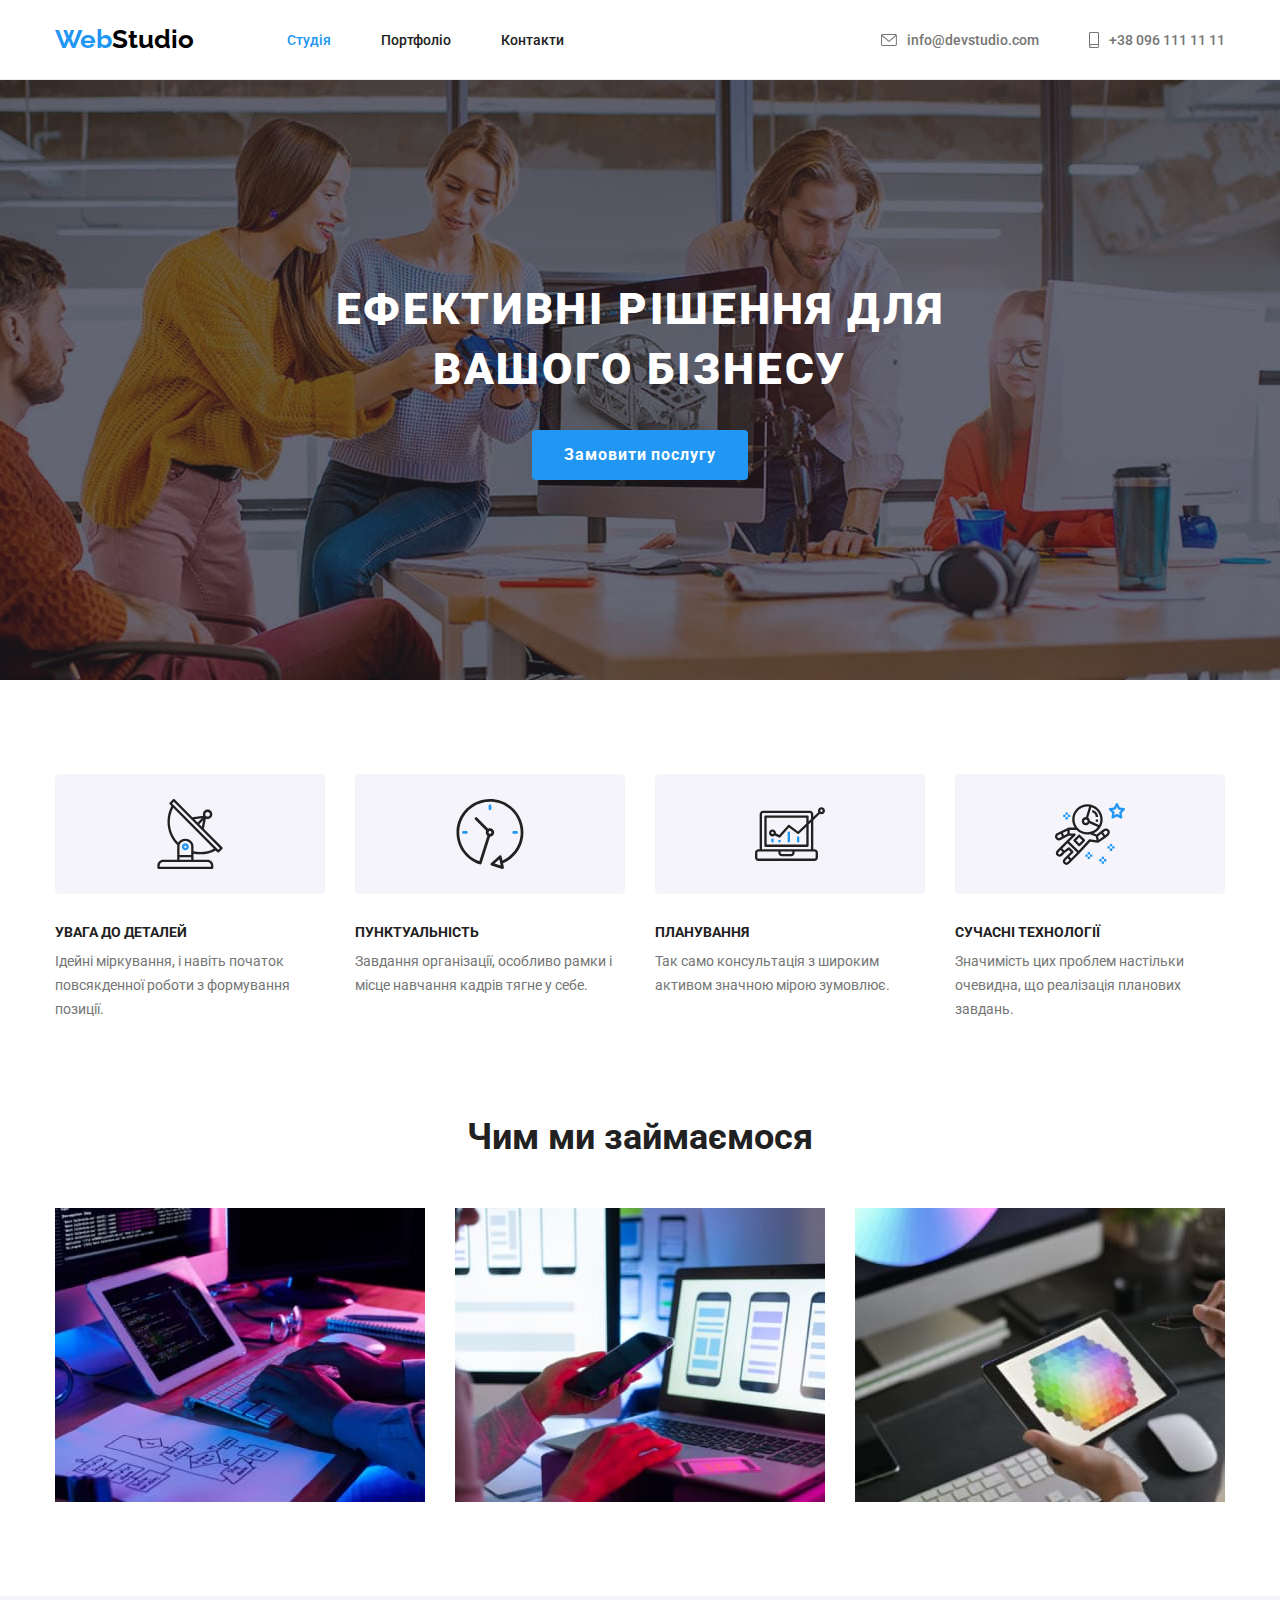
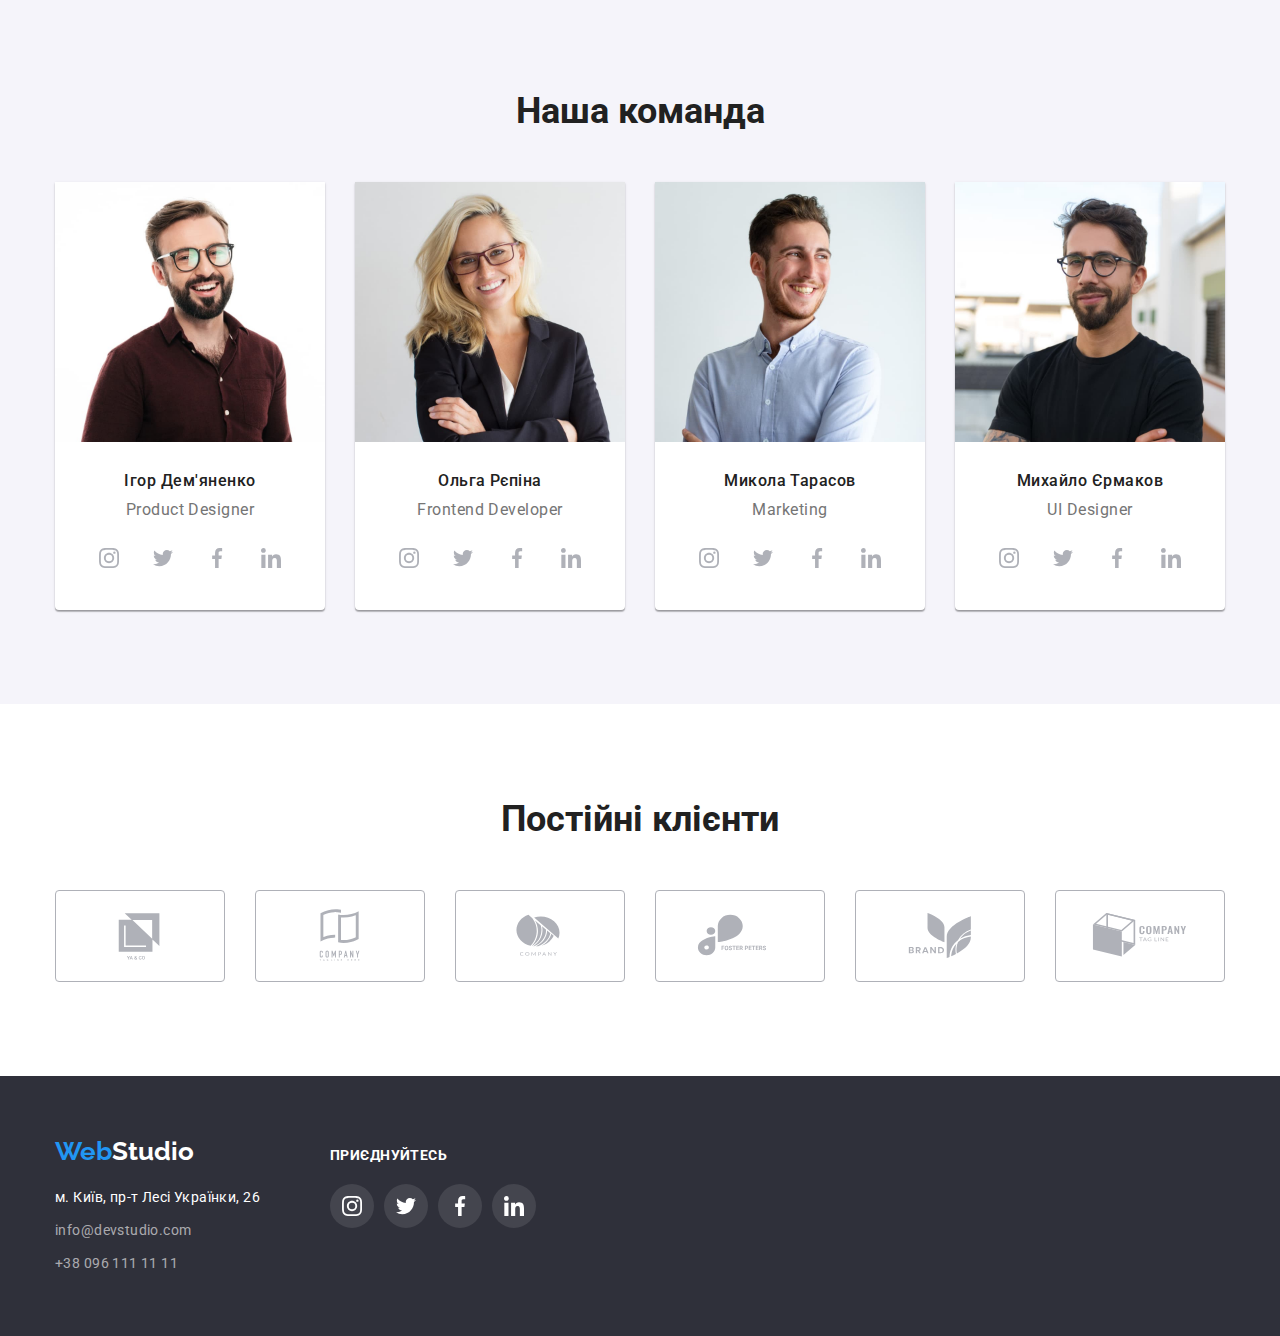
==== index.html @ 3c366029 "clone previous HW" ====
<!DOCTYPE html>
<html lang="en">
  <head>
    <meta charset="UTF-8" />
    <meta http-equiv="X-UA-Compatible" content="IE=edge" />
    <meta name="viewport" content="width=device-width, initial-scale=1.0" />
    <title>WebStudio</title>
    <link rel="preconnect" href="https://fonts.googleapis.com" />
    <link rel="preconnect" href="https://fonts.gstatic.com" crossorigin />
    <link
      href="https://fonts.googleapis.com/css2?family=Raleway:wght@700&family=Roboto:wght@400;500;700;900&display=swap"
      rel="stylesheet"
    />
    <link
      rel="stylesheet"
      href="https://cdnjs.cloudflare.com/ajax/libs/modern-normalize/1.1.0/modern-normalize.min.css"
      integrity="sha512-wpPYUAdjBVSE4KJnH1VR1HeZfpl1ub8YT/NKx4PuQ5NmX2tKuGu6U/JRp5y+Y8XG2tV+wKQpNHVUX03MfMFn9Q=="
      crossorigin="anonymous"
      referrerpolicy="no-referrer"
    />
    <link rel="stylesheet" href="./css/styles.css" />
  </head>
  <body>
    <header class="header">
      <div class="container header-container">
        <a class="header-logo" href="./index.html"
          ><span class="header-web">Web</span>Studio</a
        >
        <nav class="header-nav">
          <ul class="header-nav-list">
            <li>
              <a class="current header-nav-link" href="./index.html">Студія</a>
            </li>
            <li>
              <a class="header-nav-link" href="./portfolio.html">Портфоліо</a>
            </li>
            <li><a class="header-nav-link" href="#">Контакти</a></li>
          </ul>
        </nav>
        <ul class="header-contacts-list">
          <li class="header-contacts-item">
            <a class="header-contacts-link" href="mailto:info@devstudio.com">
              <svg class="header-mail-icon" width="16" height="12">
                <use href="./images/icons.svg#icon-envelope"></use>
              </svg>
              info@devstudio.com
            </a>
          </li>
          <li class="header-contacts-item">
            <a class="header-contacts-link" href="tel:+380961111111">
              <svg class="header-phone-icon" width="10" height="16">
                <use href="./images/icons.svg#icon-smartphone"></use>
              </svg>
              +38 096 111 11 11
            </a>
          </li>
        </ul>
      </div>
    </header>
    <main class="main">
      <section class="hero section">
        <div class="container">
          <h1 class="hero-title">
            Ефективні рішення для <br />
            вашого бізнесу
          </h1>
          <button class="hero-btn" type="button">Замовити послугу</button>
        </div>
      </section>
      <section class="section">
        <div class="container">
          <h2 class="visually-hidden main-headers">Наші переваги</h2>
          <ul class="our-advantages">
            <li class="our-advantages-item">
              <div class="advantages-card">
                <svg class="advantages-icon" width="70" height="70">
                  <use href="./images/icons.svg#icon-antenna"></use>
                </svg>
              </div>
              <h3 class="advantages-title">УВАГА ДО ДЕТАЛЕЙ</h3>
              <p class="advantages-text">
                Ідейні міркування, і навіть початок повсякденної роботи з
                формування позиції.
              </p>
            </li>
            <li class="our-advantages-item">
              <div class="advantages-card">
                <svg class="advantages-icon" width="70" height="70">
                  <use href="./images/icons.svg#icon-clock"></use>
                </svg>
              </div>
              <h3 class="advantages-title">ПУНКТУАЛЬНІСТЬ</h3>
              <p class="advantages-text">
                Завдання організації, особливо рамки і місце навчання кадрів
                тягне у себе.
              </p>
            </li>
            <li class="our-advantages-item">
              <div class="advantages-card">
                <svg class="advantages-icon" width="70" height="70">
                  <use href="./images/icons.svg#icon-diagram"></use>
                </svg>
              </div>
              <h3 class="advantages-title">ПЛАНУВАННЯ</h3>
              <p class="advantages-text">
                Так само консультація з широким активом значною мірою зумовлює.
              </p>
            </li>
            <li class="our-advantages-item">
              <div class="advantages-card">
                <svg class="advantages-icon" width="70" height="70">
                  <use href="./images/icons.svg#icon-astronaut"></use>
                </svg>
              </div>
              <h3 class="advantages-title">СУЧАСНІ ТЕХНОЛОГІЇ</h3>
              <p class="advantages-text">
                Значимість цих проблем настільки очевидна, що реалізація
                планових завдань.
              </p>
            </li>
          </ul>
        </div>
      </section>
      <section class="section section-projects">
        <div class="container">
          <h2 class="main-headers">Чим ми займаємося</h2>
          <ul class="our-projects">
            <li class="our-projects-item">
              <img
                src="./images/desktop.jpg"
                width="370"
                height="294"
                alt="desktop applications"
              />
            </li>
            <li class="our-projects-item">
              <img
                src="./images/mobile.jpg"
                width="370"
                height="294"
                alt="mobile applications"
              />
            </li>
            <li class="our-projects-item">
              <img
                src="./images/tablet.jpg"
                width="370"
                height="294"
                alt="tablet applications"
              />
            </li>
          </ul>
        </div>
      </section>
      <section class="section our-team">
        <div class="container">
          <h2 class="main-headers">Наша команда</h2>
          <ul class="our-team-list">
            <li class="our-team-item">
              <img
                src="./images/prod-designer.jpg"
                width="270"
                height="260"
                alt="product designer"
              />
              <div class="team-text-wrap">
                <h3 class="team-employee"><p>Ігор Дем'яненко</p></h3>
                <p class="employee-position">Product Designer</p>
                <ul class="employee-soc-list">
                  <li class="employee-soc-item">
                    <a class="employee-soc-link" href="#" target="_blank">
                      <svg class="employee-soc-icon" width="20" height="20">
                        <use href="./images/icons.svg#icon-instagram"></use>
                      </svg>
                    </a>
                  </li>
                  <li class="employee-soc-item">
                    <a class="employee-soc-link" href="#" target="_blank">
                      <svg class="employee-soc-icon" width="20" height="20">
                        <use href="./images/icons.svg#icon-twitter"></use>
                      </svg>
                    </a>
                  </li>
                  <li class="employee-soc-item">
                    <a class="employee-soc-link" href="#" target="_blank">
                      <svg class="employee-soc-icon" width="20" height="20">
                        <use href="./images/icons.svg#icon-facebook"></use>
                      </svg>
                    </a>
                  </li>
                  <li class="employee-soc-item">
                    <a class="employee-soc-link" href="#" target="_blank">
                      <svg class="employee-soc-icon" width="20" height="20">
                        <use href="./images/icons.svg#icon-linkedin"></use>
                      </svg>
                    </a>
                  </li>
                </ul>
              </div>
            </li>
            <li class="our-team-item">
              <img
                src="./images/developer.jpg"
                width="270"
                height="260"
                alt="frontend developer"
              />
              <div class="team-text-wrap">
                <h3 class="team-employee"><p>Ольга Рєпіна</p></h3>
                <p class="employee-position">Frontend Developer</p>
                <ul class="employee-soc-list">
                  <li class="employee-soc-item">
                    <a class="employee-soc-link" href="#" target="_blank">
                      <svg class="employee-soc-icon" width="20" height="20">
                        <use href="./images/icons.svg#icon-instagram"></use>
                      </svg>
                    </a>
                  </li>
                  <li class="employee-soc-item">
                    <a class="employee-soc-link" href="#" target="_blank">
                      <svg class="employee-soc-icon" width="20" height="20">
                        <use href="./images/icons.svg#icon-twitter"></use>
                      </svg>
                    </a>
                  </li>
                  <li class="employee-soc-item">
                    <a class="employee-soc-link" href="#" target="_blank">
                      <svg class="employee-soc-icon" width="20" height="20">
                        <use href="./images/icons.svg#icon-facebook"></use>
                      </svg>
                    </a>
                  </li>
                  <li class="employee-soc-item">
                    <a class="employee-soc-link" href="#" target="_blank">
                      <svg class="employee-soc-icon" width="20" height="20">
                        <use href="./images/icons.svg#icon-linkedin"></use>
                      </svg>
                    </a>
                  </li>
                </ul>
              </div>
            </li>
            <li class="our-team-item">
              <img
                src="./images/marketing.jpg"
                width="270"
                height="260"
                alt="marketing"
              />
              <div class="team-text-wrap">
                <h3 class="team-employee"><p>Микола Тарасов</p></h3>
                <p class="employee-position">Marketing</p>
                <ul class="employee-soc-list">
                  <li class="employee-soc-item">
                    <a class="employee-soc-link" href="#" target="_blank">
                      <svg class="employee-soc-icon" width="20" height="20">
                        <use href="./images/icons.svg#icon-instagram"></use>
                      </svg>
                    </a>
                  </li>
                  <li class="employee-soc-item">
                    <a class="employee-soc-link" href="#" target="_blank">
                      <svg class="employee-soc-icon" width="20" height="20">
                        <use href="./images/icons.svg#icon-twitter"></use>
                      </svg>
                    </a>
                  </li>
                  <li class="employee-soc-item">
                    <a class="employee-soc-link" href="#" target="_blank">
                      <svg class="employee-soc-icon" width="20" height="20">
                        <use href="./images/icons.svg#icon-facebook"></use>
                      </svg>
                    </a>
                  </li>
                  <li class="employee-soc-item">
                    <a class="employee-soc-link" href="#" target="_blank">
                      <svg class="employee-soc-icon" width="20" height="20">
                        <use href="./images/icons.svg#icon-linkedin"></use>
                      </svg>
                    </a>
                  </li>
                </ul>
              </div>
            </li>
            <li class="our-team-item">
              <img
                src="./images/ui-designer.jpg"
                width="270"
                height="260"
                alt="ui designer"
              />
              <div class="team-text-wrap">
                <h3 class="team-employee"><p>Михайло Єрмаков</p></h3>
                <p class="employee-position">UI Designer</p>
                <ul class="employee-soc-list">
                  <li class="employee-soc-item">
                    <a class="employee-soc-link" href="#" target="_blank">
                      <svg class="employee-soc-icon" width="20" height="20">
                        <use href="./images/icons.svg#icon-instagram"></use>
                      </svg>
                    </a>
                  </li>
                  <li class="employee-soc-item">
                    <a class="employee-soc-link" href="#" target="_blank">
                      <svg class="employee-soc-icon" width="20" height="20">
                        <use href="./images/icons.svg#icon-twitter"></use>
                      </svg>
                    </a>
                  </li>
                  <li class="employee-soc-item">
                    <a class="employee-soc-link" href="#" target="_blank">
                      <svg class="employee-soc-icon" width="20" height="20">
                        <use href="./images/icons.svg#icon-facebook"></use>
                      </svg>
                    </a>
                  </li>
                  <li class="employee-soc-item">
                    <a class="employee-soc-link" href="#" target="_blank">
                      <svg class="employee-soc-icon" width="20" height="20">
                        <use href="./images/icons.svg#icon-linkedin"></use>
                      </svg>
                    </a>
                  </li>
                </ul>
              </div>
            </li>
          </ul>
        </div>
      </section>

      <section class="section">
        <div class="container">
          <h2 class="main-headers">Постійні клієнти</h2>
          <ul class="our-clients-list">
            <li class="our-clients-item">
              <a class="our-clients-link" href="#">
                <svg class="our-clients-icon" width="106" height="60">
                  <use href="./images/icons.svg#icon-logo1"></use></svg
              ></a>
            </li>
            <li class="our-clients-item">
              <a class="our-clients-link" href="#">
                <svg class="our-clients-icon" width="106" height="60">
                  <use href="./images/icons.svg#icon-logo2"></use></svg
              ></a>
            </li>
            <li class="our-clients-item">
              <a class="our-clients-link" href="#">
                <svg class="our-clients-icon" width="106" height="60">
                  <use href="./images/icons.svg#icon-logo3"></use></svg
              ></a>
            </li>
            <li class="our-clients-item">
              <a class="our-clients-link" href="#">
                <svg class="our-clients-icon" width="106" height="60">
                  <use href="./images/icons.svg#icon-logo4"></use></svg
              ></a>
            </li>
            <li class="our-clients-item">
              <a class="our-clients-link" href="#">
                <svg class="our-clients-icon" width="106" height="60">
                  <use href="./images/icons.svg#icon-logo5"></use></svg
              ></a>
            </li>
            <li class="our-clients-item">
              <a class="our-clients-link" href="#">
                <svg class="our-clients-icon" width="106" height="60">
                  <use href="./images/icons.svg#icon-logo6"></use></svg
              ></a>
            </li>
          </ul>
        </div>
      </section>
    </main>
    <footer class="footer">
      <div class="container footer-info">
        <div class="footer-logo-contacts">
          <a class="footer-logo-link" href="./index.html"
            ><span class="footer-web">Web</span>Studio</a
          >
          <address>
            <ul class="footer-list">
              <li class="footer-list-item">
                <a
                  class="footer-address-link"
                  href="https://goo.gl/maps/oTCxZW5Ht5nhdGdL8"
                  target="_blank"
                  rel="noopener noreferrer"
                  >м. Київ, пр-т Лесі Українки, 26</a
                >
              </li>
              <li class="footer-list-item">
                <a class="footer-contacts" href="mailto:info@devstudio.com"
                  >info@devstudio.com</a
                >
              </li>
              <li class="footer-list-item">
                <a class="footer-contacts" href="tel:+380961111111"
                  >+38 096 111 11 11</a
                >
              </li>
            </ul>
          </address>
        </div>
        <div class="footer-soc-links">
          <p class="join-to-us">приєднуйтесь</p>
          <ul class="join-soc-list">
            <li class="join-soc-item">
              <a class="join-soc-link" href="#" target="_blank">
                <svg class="join-soc-icon" width="20" height="20">
                  <use href="./images/icons.svg#icon-instagram"></use>
                </svg>
              </a>
            </li>
            <li class="join-soc-item">
              <a class="join-soc-link" href="#" target="_blank">
                <svg class="join-soc-icon" width="20" height="20">
                  <use href="./images/icons.svg#icon-twitter"></use>
                </svg>
              </a>
            </li>
            <li class="join-soc-item">
              <a class="join-soc-link" href="#" target="_blank">
                <svg class="join-soc-icon" width="20" height="20">
                  <use href="./images/icons.svg#icon-facebook"></use>
                </svg>
              </a>
            </li>
            <li class="join-soc-item">
              <a class="join-soc-link" href="#" target="_blank">
                <svg class="join-soc-icon" width="20" height="20">
                  <use href="./images/icons.svg#icon-linkedin"></use>
                </svg>
              </a>
            </li>
          </ul>
        </div>
      </div>
    </footer>
  </body>
</html>
---- css/styles.css ----
/*----------------------------------------------------------------- COMMON------------------------------------------------------------------------ */


* {
  margin: 0;
  padding: 0;
  list-style: none;
  box-sizing: border-box;
}

:root {
  --black-color: #212121;
  --dark-text-color:#000000;
  --white-text-color: #FFFFFF;
  --blue-color: #2196F3;
  --grey-color: #757575;
  --background-dark-color: #2F303A;
  --background-white-color: rgb(100%, 100%, 100%, 60%);
  --background-light-color: #F5F4FA;
  --button-active-color: #188CE8;
  --line-color: #ECECEC;
  --hero-bg-color: #C4C4C4;
  --icon-grey-color: #AFB1B8;
  --gradient: linear-gradient(rgba(47, 48, 58, 0.4), rgba(47, 48, 58, 0.4));
  --white-transparent-color: rgba(255, 255, 255, 0.1);
}

h1,
h2,
h3,
h4,
h5,
h6,
p {
  margin: 0;
}

ul {
  list-style: none;
  margin: 0;
  padding: 0;
}

button {
  cursor: pointer;
}

address {
  font-style: normal;
}

img {
  display: block;
  max-width: 100%;
  height: auto;
}

body {
  font-family: 'Roboto', sans-serif;
  color: var(--black-color);
  display: block;
  margin: 0 auto;
}


/*----------------------------------------------------------------- CONTAINERS------------------------------------------------------------------------ */


.container {
  width: 1200px;
  padding-left: 15px;
  padding-right: 15px;
  margin: 0 auto;
}


/*----------------------------------------------------------------- HEADER------------------------------------------------------------------------ */


.header {
  border-bottom: 1px solid var(--line-color);
}

.header-container {
  display: flex;
  align-items: center;
}

.header-logo {
  font-family: Raleway, sans-serif;
  font-weight: 700;
  font-size: 26px;
  line-height: 1.17;
  color: var(--dark-text-color);
  text-decoration: none;
  margin-right: 93px;
  padding: 24px 0 25px 0;
}

.header-web {
  color: var(--blue-color);
}

.header-nav {
  margin-right: auto;
}

.header-nav-list {
  display: flex;
  gap: 50px;
}

.header-nav-link {
  text-decoration: none;
  font-weight: 500;
  font-size: 14px;
  line-height: 1.17;
  color: var(--black-color);
}

.header-nav-link:hover,
.header-nav-link:focus {
  color: var(--blue-color);
}

.header-contacts-list {
  display: flex;
  align-items: center;
  gap: 50px;
}

.header-contacts-link {
  display: flex;
  align-items: center;
  text-decoration: none;
  font-weight: 500;
  font-size: 14px;
  line-height: 1.17;
  color: var(--grey-color);
}

.header-contacts-link:hover,
.header-contacts-link:focus {
  color: var(--blue-color);
}

.header-contacts-link:hover .header-phone-icon {
  fill: var(--blue-color);
}

.header-contacts-link:focus .header-phone-icon {
  fill: var(--blue-color);
}

.header-contacts-link:hover .header-mail-icon {
  fill: var(--blue-color);
}

.header-contacts-link:focus .header-mail-icon {
  fill: var(--blue-color);
}

.current {
  color: var(--blue-color);
}

.header-contacts-item {
  flex-direction: row;
  align-items: stretch;
}

.header-mail-icon {
  margin-right: 10px;
  fill: currentColor;
}

.header-phone-icon {
  margin-right: 10px;
  fill: currentColor;
}


/*----------------------------------------------------------------- MAIN------------------------------------------------------------------------ */
.section {
  padding: 94px 0 94px 0;
}

.section-projects {
  padding-top: 0;
}

.hero {
  background-color: var(--hero-bg-color);
  background-image:var(--gradient), url(../images/hero-bg.jpg);
  background-repeat: no-repeat;
  background-position: center;
  background-size: cover;
  padding: 200px 0;
  max-width: 1600px;
  margin: 0 auto;
}

.hero-title {
  width: 696px;
  margin: 0 auto;
  text-decoration: none;
  text-transform: uppercase;
  font-weight: 900;
  font-size: 44px;
  line-height: 1.36;
  text-align: center;
  letter-spacing: 0.06em;
  color: var(--white-text-color);
  margin-bottom: 30px;
}

.hero-btn {
  display: flex;
  align-items: center;
  justify-content: center;
  font-family: 'Roboto', sans-serif;
  font-size: 16px;
  font-weight: 700;
  line-height: 1.9;
  letter-spacing: 0.06em;
  border: none;
  border-radius: 4px;
  margin: 0 auto;
  min-width: 216px;
  height: 50px;
  color: var(--white-text-color);
  background-color: var(--blue-color);
}

.hero-btn:hover,
.hero-btn:focus {
  background-color: var(--button-active-color);
}

.visually-hidden {
  position: absolute;
  width: 1px;
  height: 1px;
  margin: -1px;
  border: 0;
  padding: 0;
  white-space: nowrap;
  clip-path: inset(100%);
  clip: rect(0 0 0 0);
  overflow: hidden;
}

.main-headers {
  font-weight: 700;
  font-size: 36px;
  line-height: 1.17;
  text-align: center;
  margin-bottom: 50px;
}

.our-advantages {
  display: flex;
  gap: 30px;
}

.our-advantages-item {
  flex-basis: calc((100% - 90px) / 4);
}

.advantages-card {
  display: flex;
  align-items: center;
  justify-content: center;
  margin-bottom: 30px;
  border-radius: 4px;
  width: 270px;
  height: 120px;
  background-color: var(--background-light-color);
}

.advantages-title {
  text-transform: uppercase;
  font-weight: 700;
  font-size: 14px;
  line-height: 1.17;
  margin-bottom: 10px;
}

.advantages-text {
  font-size: 14px;
  line-height: 1.71;
  color: var(--grey-color);
}

.our-projects {
  display: flex;
  gap: 30px;
}

.our-projects-item {
  flex-basis: calc((100% - 60px) / 3);
}

.our-team {
  background-color: var(--background-light-color);
}

.our-team-list {
  display: flex;
  gap: 30px;
}

.our-team-item {
  border-radius: 0px 0px 4px 4px;
  background-color: var(--white-text-color);
  box-shadow: 0px 1px 3px rgba(0, 0, 0, 0.12), 0px 1px 1px rgba(0, 0, 0, 0.14), 0px 2px 1px rgba(0, 0, 0, 0.2);
}

.team-text-wrap {
  text-align: center;
  padding: 30px 0;
}

.team-employee {
  font-size: 16px;
  font-weight: 500;
  line-height: 1.17;
  letter-spacing: 0.03em;
  margin-bottom: 10px;
}

.employee-position {
  font-size: 16px;
  line-height: 1.17;
  letter-spacing: 0.03em;
  color: var(--grey-color);
  margin-bottom: 16px;
}

.employee-soc-list {
  display: flex;
  justify-content: center;
  gap: 10px;
}

.employee-soc-item {
  width: 44px;
  height: 44px;
}

.employee-soc-link {
  display: flex;
  align-items: center;
  justify-content: center;
  width: 100%;
  height: 100%;
  border-radius: 50%;
  color: var(--icon-grey-color);
}

.employee-soc-icon {
  fill: currentColor;
}

.employee-soc-link:hover,
.employee-soc-link:focus {
  background-color: var(--blue-color);
}

.employee-soc-link:hover .employee-soc-icon {
  fill: var(--white-text-color);
}

.employee-soc-link:focus .employee-soc-icon {
  fill: var(--white-text-color);
}




/*----------------------------------------------------------------- CLIENTS------------------------------------------------------------------------ */




.our-clients-list {
  display: flex;
  gap: 30px;
}

.our-clients-item {
  width: 170px;
  height: 92px;
}

.our-clients-link {
  display: flex;
  align-items: center;
  justify-content: center;
  width: 100%;
  height: 100%;
  border-radius: 4px;
  border: 1px solid var(--icon-grey-color);
  color: var(--icon-grey-color);
}

.our-clients-icon {
  fill: currentColor;
}

.our-clients-link:hover,
.our-clients-link:focus {
  border-color: var(--blue-color);
}

.our-clients-link:hover .our-clients-icon {
  fill: var(--blue-color);
}

.our-clients-link:focus .our-clients-icon {
  fill: var(--blue-color);
}


/*----------------------------------------------------------------- FOOTER------------------------------------------------------------------------ */




.footer {
  background-color: var(--background-dark-color);
  padding: 60px 0 60px 0;
}

.footer-logo-link {
  text-decoration: none;
  font-family: Raleway, sans-serif;
  font-weight: 700;
  font-size: 26px;
  line-height: 1.17;
  color: var(--white-text-color);
}

.footer-web {
  color: var(--blue-color);
}

.footer-list {
  margin-top: 20px;
}

.footer-list-item {
  margin-bottom: 9px;
}

.footer-list-item:last-child {
  margin-bottom: 0;
}

.footer-address-link {
  text-decoration: none;
  font-size: 14px;
  font-style: normal;
  line-height: 1.71;
  letter-spacing: 0.03em;
  color: var(--white-text-color);
}

.footer-contacts {
  text-decoration: none;
  font-size: 14px;
  font-style: normal;
  line-height: 1.71;
  letter-spacing: 0.03em;
  color: var(--background-white-color);
}

.footer-info {
  display: flex;
  align-items: baseline;
  gap: 70px;
}

.join-to-us {
  font-size: 14px;
  font-weight: 700;
  line-height: 1.14;
  letter-spacing: 0.03em;
  text-transform: uppercase;
  color: var(--white-text-color);
}

.join-soc-list {
  display: flex;
  justify-content: center;
  gap: 10px;
  margin-top: 20px;
}

.join-soc-item {
  width: 44px;
  height: 44px;
}

.join-soc-link {
  display: flex;
  align-items: center;
  justify-content: center;
  width: 100%;
  height: 100%;
  border-radius: 50%;
  background-color: var(--white-transparent-color);
  color: var(--white-text-color);
}

.join-soc-icon {
  fill: currentColor;
}

.join-soc-link:hover,
.join-soc-link:focus {
  background-color: var(--blue-color);
}

.join-soc-link:hover .join-soc-icon {
  fill: var(--white-text-color);
}

.join-soc-link:focus .join-soc-icon {
  fill: var(--white-text-color);
}


/*----------------------------------------------------------------- PORTFOLIO------------------------------------------------------------------------ */


.select-btns-list {
  display: flex;
  align-items: center;
  justify-content: center;
  gap: 8px;
  margin-bottom: 50px;
}

.select-btn {
  font-weight: 500;
  font-size: 16px;
  font-family: 'Roboto', sans serif;
  line-height: 1.6;
  padding: 6px 22px;
  border-radius: 4px;
  border: none;
  cursor: pointer;
  background-color: var(--background-light-color);
  color: var(--black-color);
}

.select-btn:hover {
  background-color: var(--blue-color);
  color: var(--white-text-color);
  box-shadow: 0px 3px 1px rgba(0, 0, 0, 0.1), 0px 1px 2px rgba(0, 0, 0, 0.08), 0px 2px 2px rgba(0, 0, 0, 0.12);
}

.select-btn:focus {
  background-color: var(--blue-color);
  color: var(--white-text-color);
  box-shadow: 0px 3px 1px rgba(0, 0, 0, 0.1), 0px 1px 2px rgba(0, 0, 0, 0.08), 0px 2px 2px rgba(0, 0, 0, 0.12);
}

.select-project-list {
  display: flex;
  flex-wrap: wrap;
  gap: 30px;
}

.select-project-item {
  width: calc((100% - 60px) / 3);
}

.select-project-link {
  display: block;
  text-decoration: none;
}

.select-project-link:hover {
  box-shadow: 0px 1px 1px rgba(0, 0, 0, 0.12), 0px 4px 4px rgba(0, 0, 0, 0.06), 1px 4px 6px rgba(0, 0, 0, 0.16);
}

.project-text-wrap {
  text-align: start;
  padding: 20px 24px;
  background-color: var(--white-text-color);
  border-bottom: 1px solid var(--line-color);
  border-right: 1px solid var(--line-color);
  border-left: 1px solid var(--line-color);
}

.project-name {
  font-size: 18px;
  font-weight: 700;
  line-height: 2;
  letter-spacing: 0.06em;
  color: var(--black-color);
}

.project-type {
  font-size: 16px;
  line-height: 1.9;
  letter-spacing: 0.03em;
  color: var(--grey-color);
}
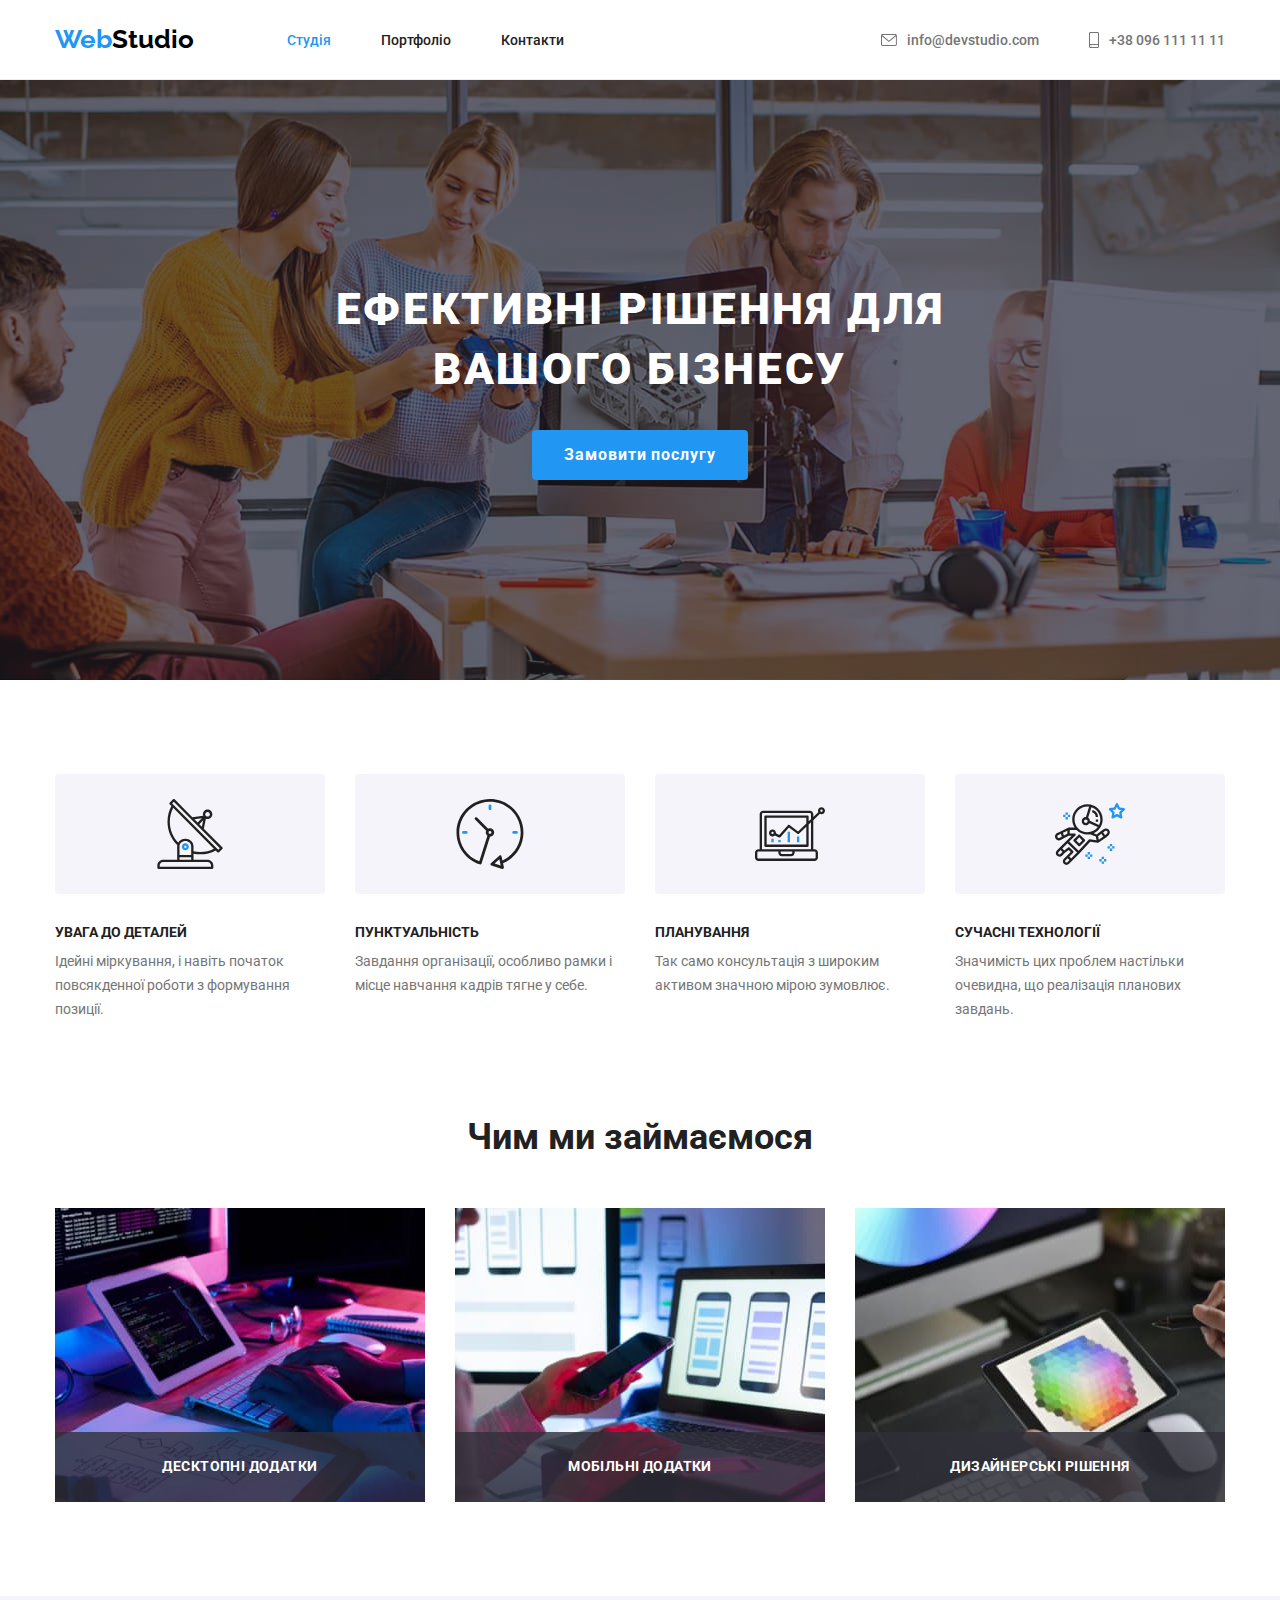
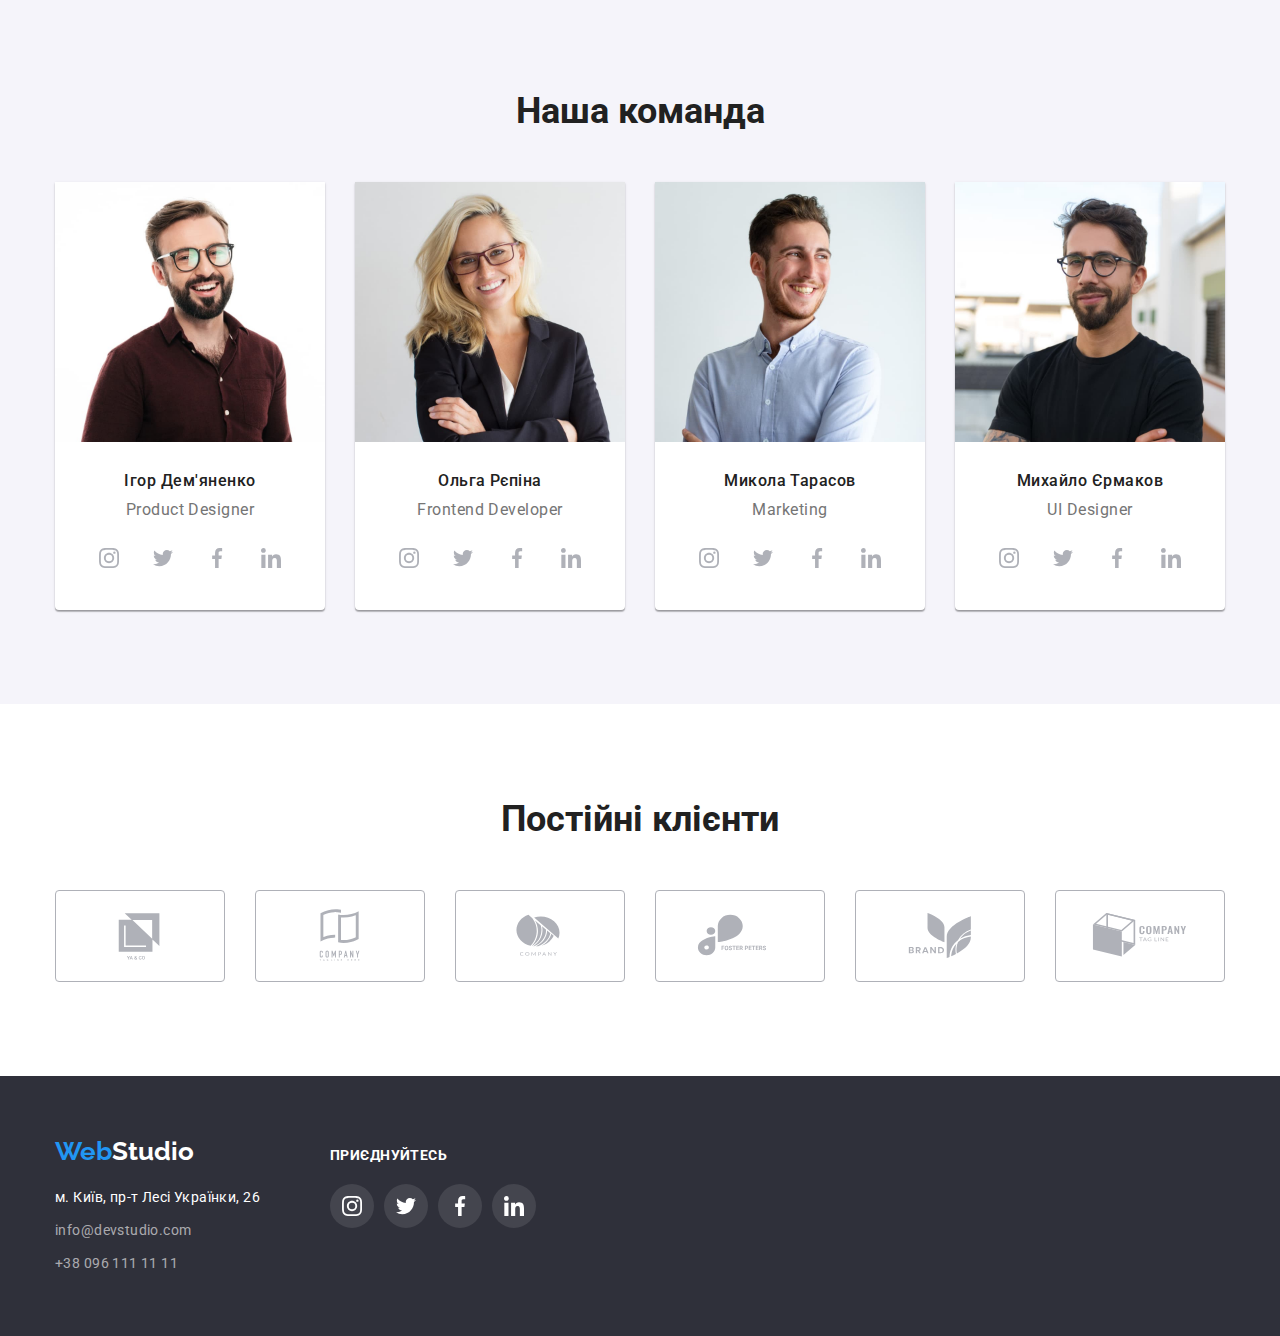
==== commit e7939520: "todo captions for pictures" ====
--- a/index.html
+++ b/index.html
@@ -40,7 +40,7 @@
         <ul class="header-contacts-list">
           <li class="header-contacts-item">
             <a class="header-contacts-link" href="mailto:info@devstudio.com">
-              <svg class="header-mail-icon" width="16" height="12">
+              <svg class="header-contacts-icon" width="16" height="12">
                 <use href="./images/icons.svg#icon-envelope"></use>
               </svg>
               info@devstudio.com
@@ -48,7 +48,7 @@
           </li>
           <li class="header-contacts-item">
             <a class="header-contacts-link" href="tel:+380961111111">
-              <svg class="header-phone-icon" width="10" height="16">
+              <svg class="header-contacts-icon" width="10" height="16">
                 <use href="./images/icons.svg#icon-smartphone"></use>
               </svg>
               +38 096 111 11 11
@@ -132,6 +132,9 @@
                 height="294"
                 alt="desktop applications"
               />
+              <div class="projects-label-wrap">
+                <p class="our-projects-label">Десктопні додатки</p>
+              </div>
             </li>
             <li class="our-projects-item">
               <img
@@ -140,6 +143,9 @@
                 height="294"
                 alt="mobile applications"
               />
+              <div class="projects-label-wrap">
+                <p class="our-projects-label">Мобільні додатки</p>
+              </div>
             </li>
             <li class="our-projects-item">
               <img
@@ -148,6 +154,9 @@
                 height="294"
                 alt="tablet applications"
               />
+              <div class="projects-label-wrap">
+                <p class="our-projects-label">Дизайнерські рішення</p>
+              </div>
             </li>
           </ul>
         </div>
--- a/css/styles.css
+++ b/css/styles.css
@@ -26,6 +26,7 @@
   --icon-grey-color: #AFB1B8;
   --gradient: linear-gradient(rgba(47, 48, 58, 0.4), rgba(47, 48, 58, 0.4));
   --white-transparent-color: rgba(255, 255, 255, 0.1);
+  --bg-transparent-color: rgba(47, 48, 58, 0.8);
 }
 
 h1,
@@ -119,6 +120,9 @@
   font-size: 14px;
   line-height: 1.17;
   color: var(--black-color);
+  transition-property: color;
+  transition-duration: 250ms;
+  transition-timing-function: cubic-bezier(0.4, 0, 0.2, 1);
 }
 
 .header-nav-link:hover,
@@ -140,6 +144,9 @@
   font-size: 14px;
   line-height: 1.17;
   color: var(--grey-color);
+  transition-property: color;
+  transition-duration: 250ms;
+  transition-timing-function: cubic-bezier(0.4, 0, 0.2, 1);
 }
 
 .header-contacts-link:hover,
@@ -147,22 +154,6 @@
   color: var(--blue-color);
 }
 
-.header-contacts-link:hover .header-phone-icon {
-  fill: var(--blue-color);
-}
-
-.header-contacts-link:focus .header-phone-icon {
-  fill: var(--blue-color);
-}
-
-.header-contacts-link:hover .header-mail-icon {
-  fill: var(--blue-color);
-}
-
-.header-contacts-link:focus .header-mail-icon {
-  fill: var(--blue-color);
-}
-
 .current {
   color: var(--blue-color);
 }
@@ -172,14 +163,28 @@
   align-items: stretch;
 }
 
-.header-mail-icon {
+.header-contacts-icon {
   margin-right: 10px;
   fill: currentColor;
-}
-
-.header-phone-icon {
-  margin-right: 10px;
-  fill: currentColor;
+  transition-property: fill;
+  transition-duration: 250ms;
+  transition-timing-function: cubic-bezier(0.4, 0, 0.2, 1);
+}
+
+.header-contacts-link:hover .header-contacts-icon {
+  fill: var(--blue-color);
+}
+
+.header-contacts-link:focus .header-contacts-icon {
+  fill: var(--blue-color);
+}
+
+.header-contacts-link:hover .header-contacts-icon {
+  fill: var(--blue-color);
+}
+
+.header-contacts-link:focus .header-contacts-icon {
+  fill: var(--blue-color);
 }
 
 
@@ -233,6 +238,9 @@
   height: 50px;
   color: var(--white-text-color);
   background-color: var(--blue-color);
+  transition-property: background-color;
+  transition-duration: 250ms;
+  transition-timing-function: cubic-bezier(0.4, 0, 0.2, 1);
 }
 
 .hero-btn:hover,
@@ -302,6 +310,28 @@
 
 .our-projects-item {
   flex-basis: calc((100% - 60px) / 3);
+  position: relative;
+}
+
+.projects-label-wrap {
+  width: 370px;
+  height: 70px;
+  display: flex;
+  align-items: center;
+  justify-content: center;
+  background-color: var(--bg-transparent-color);
+  position: absolute;
+  bottom: 0px;
+}
+
+.our-projects-label {
+  font-size: 14px;
+  font-weight: 700;
+  line-height: 1.14;
+  font-style: normal;
+  letter-spacing: 0.03em;
+  text-transform: uppercase;
+  color: var(--white-text-color);
 }
 
 .our-team {
@@ -358,16 +388,23 @@
   width: 100%;
   height: 100%;
   border-radius: 50%;
+  background-color: var(--white-text-color);
   color: var(--icon-grey-color);
-}
-
-.employee-soc-icon {
-  fill: currentColor;
+  transition-property: color, background-color;
+  transition-duration: 250ms;
+  transition-timing-function: cubic-bezier(0.4, 0, 0.2, 1);
 }
 
 .employee-soc-link:hover,
 .employee-soc-link:focus {
   background-color: var(--blue-color);
+}
+
+.employee-soc-icon {
+  fill: currentColor;
+  transition-property: fill;
+  transition-duration: 250ms;
+  transition-timing-function: cubic-bezier(0.4, 0, 0.2, 1);
 }
 
 .employee-soc-link:hover .employee-soc-icon {
@@ -405,15 +442,21 @@
   border-radius: 4px;
   border: 1px solid var(--icon-grey-color);
   color: var(--icon-grey-color);
-}
-
-.our-clients-icon {
-  fill: currentColor;
+  transition-property: color, border;
+  transition-duration: 250ms;
+  transition-timing-function: cubic-bezier(0.4, 0, 0.2, 1);
 }
 
 .our-clients-link:hover,
 .our-clients-link:focus {
   border-color: var(--blue-color);
+}
+
+.our-clients-icon {
+  fill: currentColor;
+  transition-property: fill;
+  transition-duration: 250ms;
+  transition-timing-function: cubic-bezier(0.4, 0, 0.2, 1);
 }
 
 .our-clients-link:hover .our-clients-icon {
@@ -514,15 +557,21 @@
   border-radius: 50%;
   background-color: var(--white-transparent-color);
   color: var(--white-text-color);
-}
-
-.join-soc-icon {
-  fill: currentColor;
+  transition-property: color, background-color;
+  transition-duration: 250ms;
+  transition-timing-function: cubic-bezier(0.4, 0, 0.2, 1);
 }
 
 .join-soc-link:hover,
 .join-soc-link:focus {
   background-color: var(--blue-color);
+}
+
+.join-soc-icon {
+  fill: currentColor;
+  transition-property: fill;
+  transition-duration: 250ms;
+  transition-timing-function: cubic-bezier(0.4, 0, 0.2, 1);
 }
 
 .join-soc-link:hover .join-soc-icon {
@@ -556,6 +605,9 @@
   cursor: pointer;
   background-color: var(--background-light-color);
   color: var(--black-color);
+  transition-property: background-color, color, box-shadow;
+  transition-duration: 250ms;
+  transition-timing-function: cubic-bezier(0.4, 0, 0.2, 1);
 }
 
 .select-btn:hover {
@@ -583,6 +635,9 @@
 .select-project-link {
   display: block;
   text-decoration: none;
+  transition-property: box-shadow;
+  transition-duration: 250ms;
+  transition-timing-function: cubic-bezier(0.4, 0, 0.2, 1);
 }
 
 .select-project-link:hover {
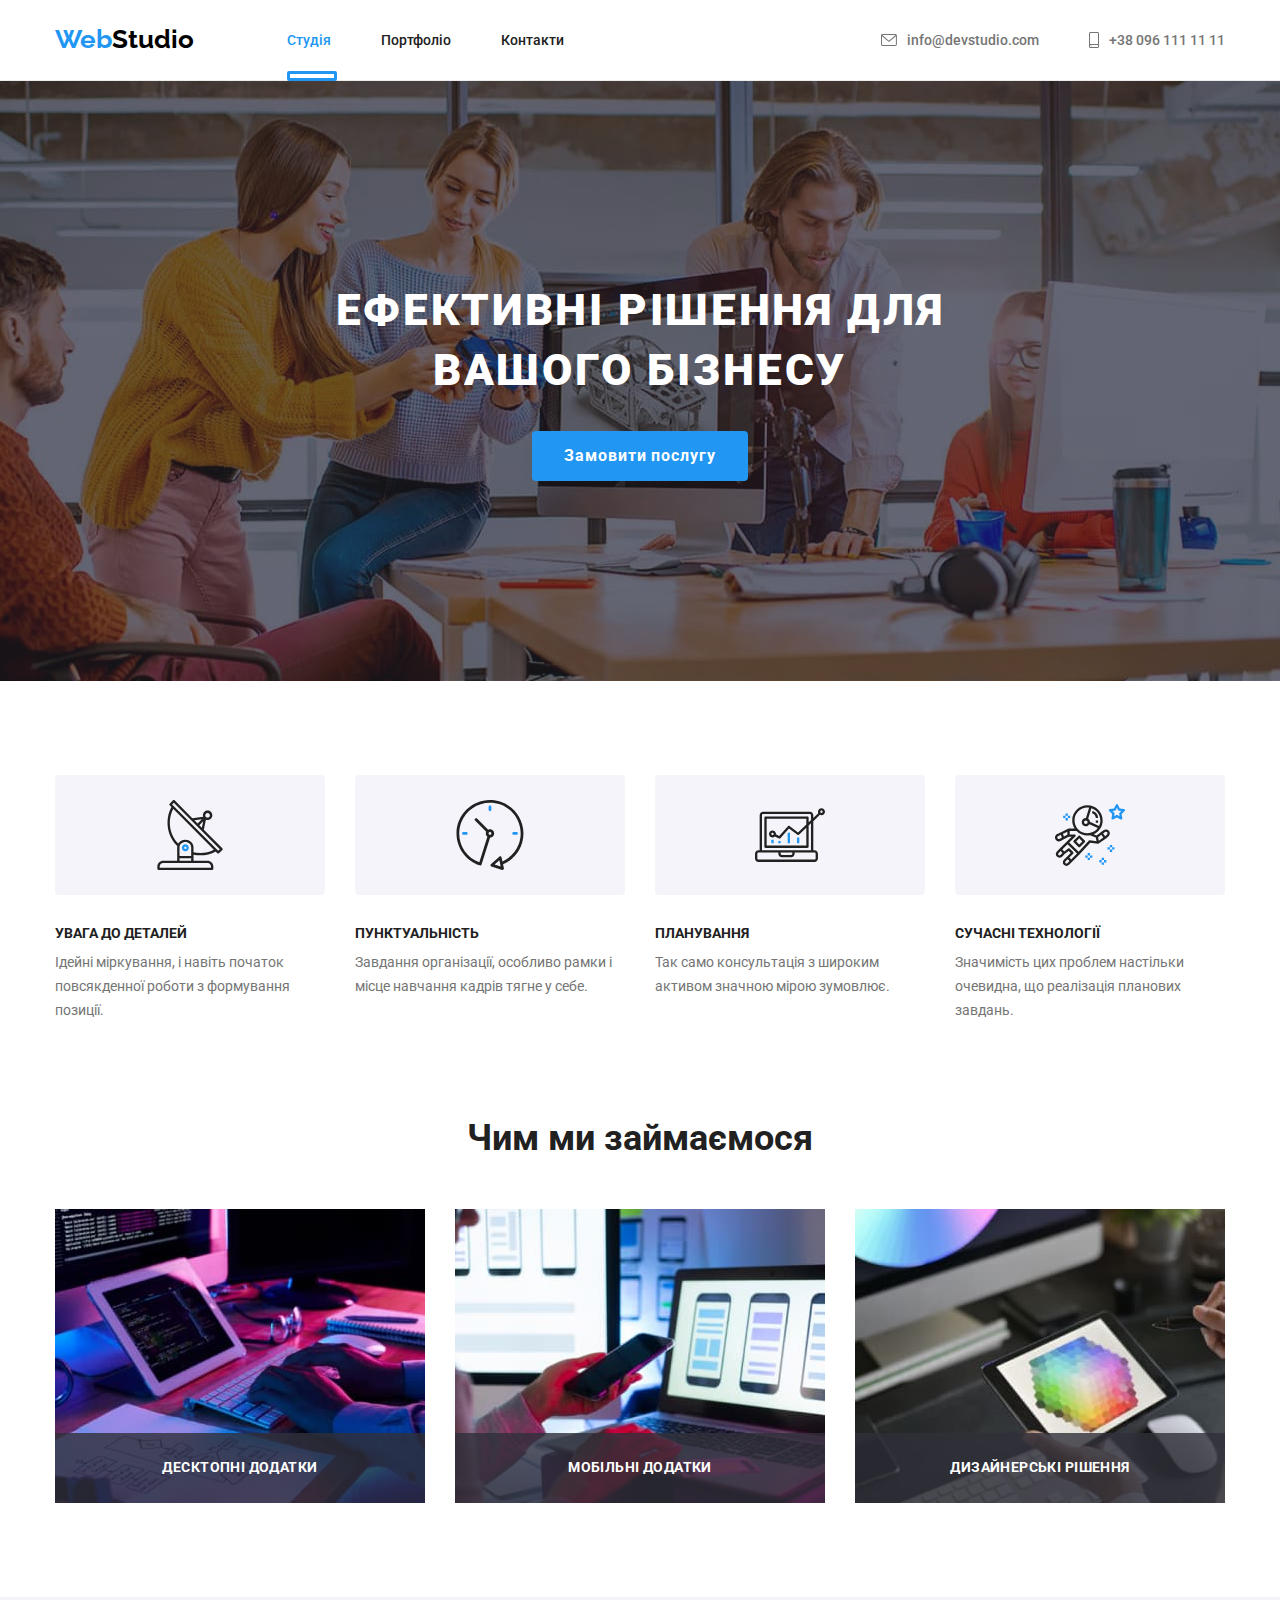
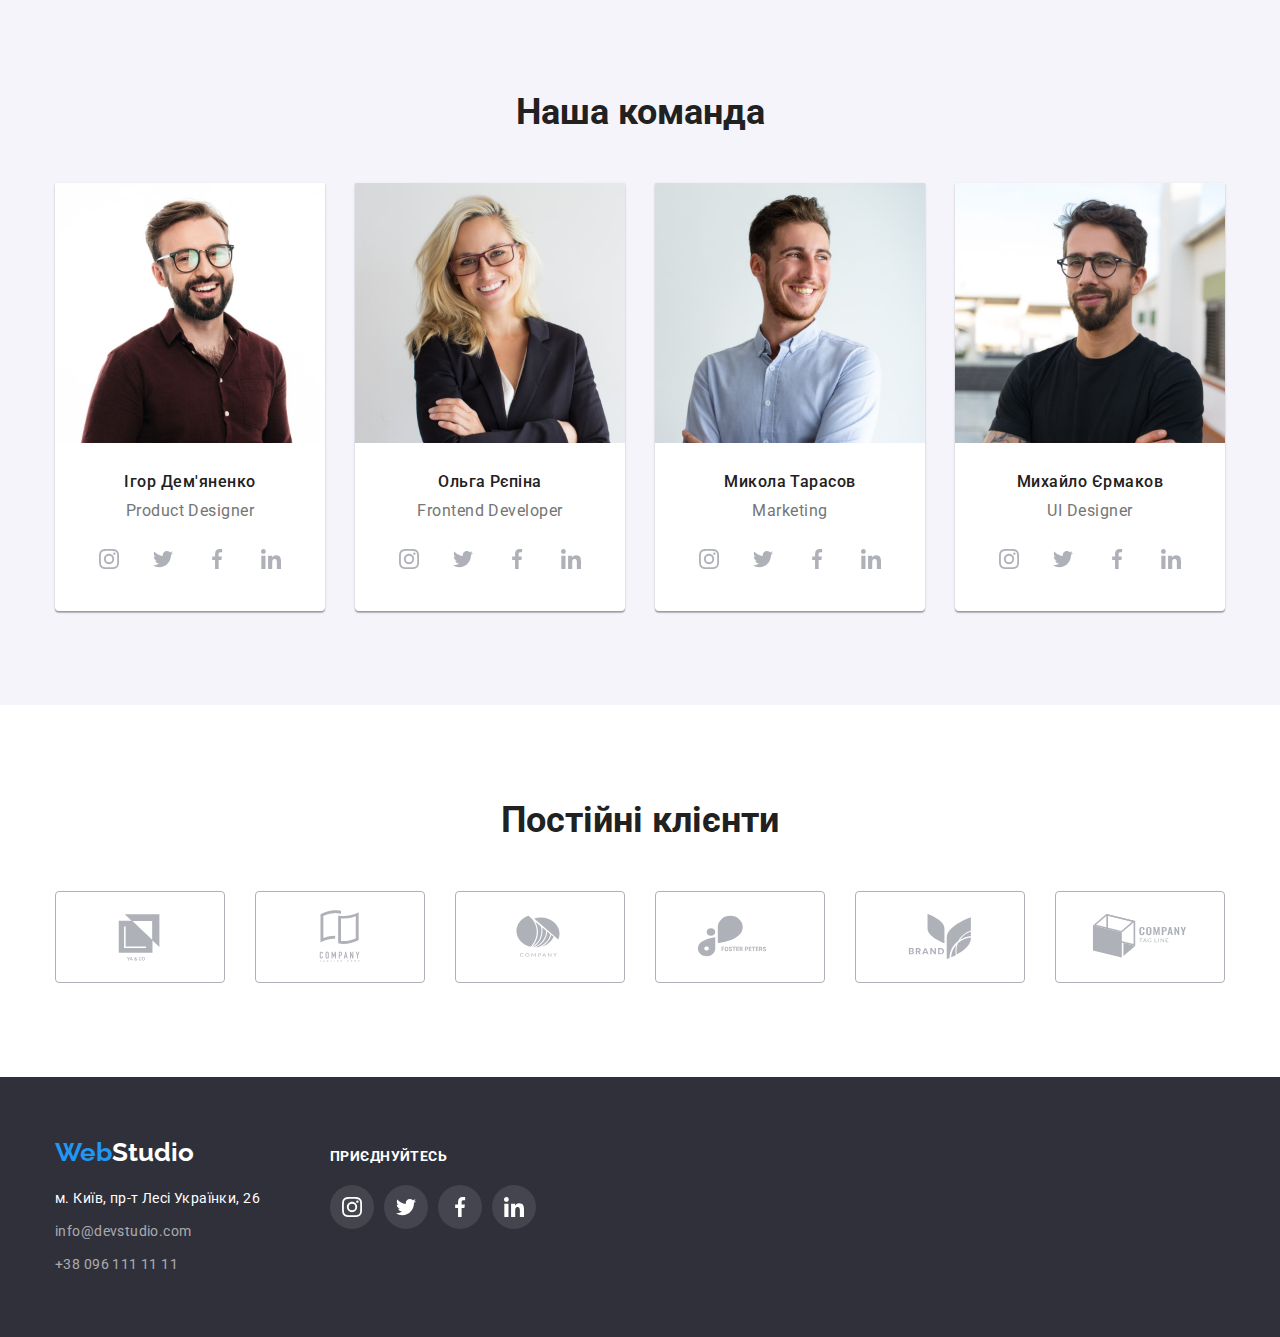
==== commit 277c85c0: "create modal window" ====
--- a/index.html
+++ b/index.html
@@ -28,13 +28,15 @@
         >
         <nav class="header-nav">
           <ul class="header-nav-list">
-            <li>
+            <li class="header-nav-item">
               <a class="current header-nav-link" href="./index.html">Студія</a>
             </li>
-            <li>
+            <li class="header-nav-item">
               <a class="header-nav-link" href="./portfolio.html">Портфоліо</a>
             </li>
-            <li><a class="header-nav-link" href="#">Контакти</a></li>
+            <li class="header-nav-item">
+              <a class="header-nav-link" href="#">Контакти</a>
+            </li>
           </ul>
         </nav>
         <ul class="header-contacts-list">
@@ -64,7 +66,7 @@
             Ефективні рішення для <br />
             вашого бізнесу
           </h1>
-          <button class="hero-btn" type="button">Замовити послугу</button>
+          <button class="hero-btn" type="button" data-modal-open>Замовити послугу</button>
         </div>
       </section>
       <section class="section">
@@ -446,5 +448,15 @@
         </div>
       </div>
     </footer>
+    <div class="backdrop is-hidden" data-modal>
+      <div class="modal">
+        <button type="button" class="modal-close-btn" data-modal-close>
+          <svg class="modal-close-icon" width="18" height="18">
+            <use href="./images/icons.svg#close-icon"></use>
+          </svg>
+        </button>
+      </div>
+    </div>
+    <script src="./js/modal.js"></script>
   </body>
 </html>
--- a/css/styles.css
+++ b/css/styles.css
@@ -27,6 +27,9 @@
   --gradient: linear-gradient(rgba(47, 48, 58, 0.4), rgba(47, 48, 58, 0.4));
   --white-transparent-color: rgba(255, 255, 255, 0.1);
   --bg-transparent-color: rgba(47, 48, 58, 0.8);
+  --bg-transparent-blue:rgba(33, 150, 243, 0.9);
+  --backdrop-bg-color: rgba(0, 0, 0, 0.2);
+  --border-modal-btn: rgba(0, 0, 0, 0.1);
 }
 
 h1,
@@ -119,6 +122,7 @@
   font-weight: 500;
   font-size: 14px;
   line-height: 1.17;
+  padding: 32px 0 32px 0;
   color: var(--black-color);
   transition-property: color;
   transition-duration: 250ms;
@@ -154,8 +158,26 @@
   color: var(--blue-color);
 }
 
+.header-nav-item {
+  display: flex;
+  position: relative;
+}
+
 .current {
   color: var(--blue-color);
+}
+
+.current::after {
+  content: '';
+  color: currentColor;
+  border-style: solid;
+  display: block;
+  width: 100%;
+  border-radius: 2px;
+  height: 4px;
+  bottom: -1px;
+  left: 0;
+  position: absolute;
 }
 
 .header-contacts-item {
@@ -580,6 +602,51 @@
 
 .join-soc-link:focus .join-soc-icon {
   fill: var(--white-text-color);
+}
+
+.backdrop {
+  position: fixed;
+  top: 0;
+  width: 100%;
+  height: 100%;
+  background-color: var(--backdrop-bg-color);
+  transition: opacity 300ms linear, visibility 300ms linear;
+}
+
+.modal {
+  width: 528px;
+  min-height: 581px;
+  background-color: var(--white-text-color);
+  border-radius: 4px;
+  top: 50%;
+  left: 50%;
+  position: absolute;
+  transform: translate(-50%, -50%) scale(1);
+  transition: transform 300ms linear;
+}
+
+.modal-close-btn {
+  position: absolute;
+  right: 10px;
+  top: 10px;
+  width: 30px;
+  height: 30px;
+  border-radius: 50%;
+  border: 1px solid var(--border-modal-btn);
+  display: flex;
+  align-items: center;
+  justify-content: center;
+  background-color: transparent;
+}
+
+.is-hidden {
+  opacity: 0;
+  visibility: hidden;
+  pointer-events: none;
+}
+
+.backdrop.is-hidden .modal {
+  transform: translate(-50%, -50%) scale(0);
 }
 
 
@@ -632,6 +699,10 @@
   width: calc((100% - 60px) / 3);
 }
 
+.select-project-item:hover .project-text-top {
+  transform: translateY(0);
+}
+
 .select-project-link {
   display: block;
   text-decoration: none;
@@ -642,6 +713,28 @@
 
 .select-project-link:hover {
   box-shadow: 0px 1px 1px rgba(0, 0, 0, 0.12), 0px 4px 4px rgba(0, 0, 0, 0.06), 1px 4px 6px rgba(0, 0, 0, 0.16);
+}
+
+.select-project-wrap {
+  position: relative;
+  overflow: hidden;
+}
+
+.project-text-top {
+  position: absolute;
+  top: 0;
+  font-size: 18px;
+  line-height: 1.6;
+  letter-spacing: 0.03em;
+  padding: 63px 24px;
+  height: 100%;
+  overflow: auto;
+  background-color: var(--bg-transparent-blue);
+  color: var(--white-text-color);
+  transform: translateY(100%);
+  transition-property: transform;
+  transition-duration: 300ms;
+  transition-timing-function: linear;
 }
 
 .project-text-wrap {
